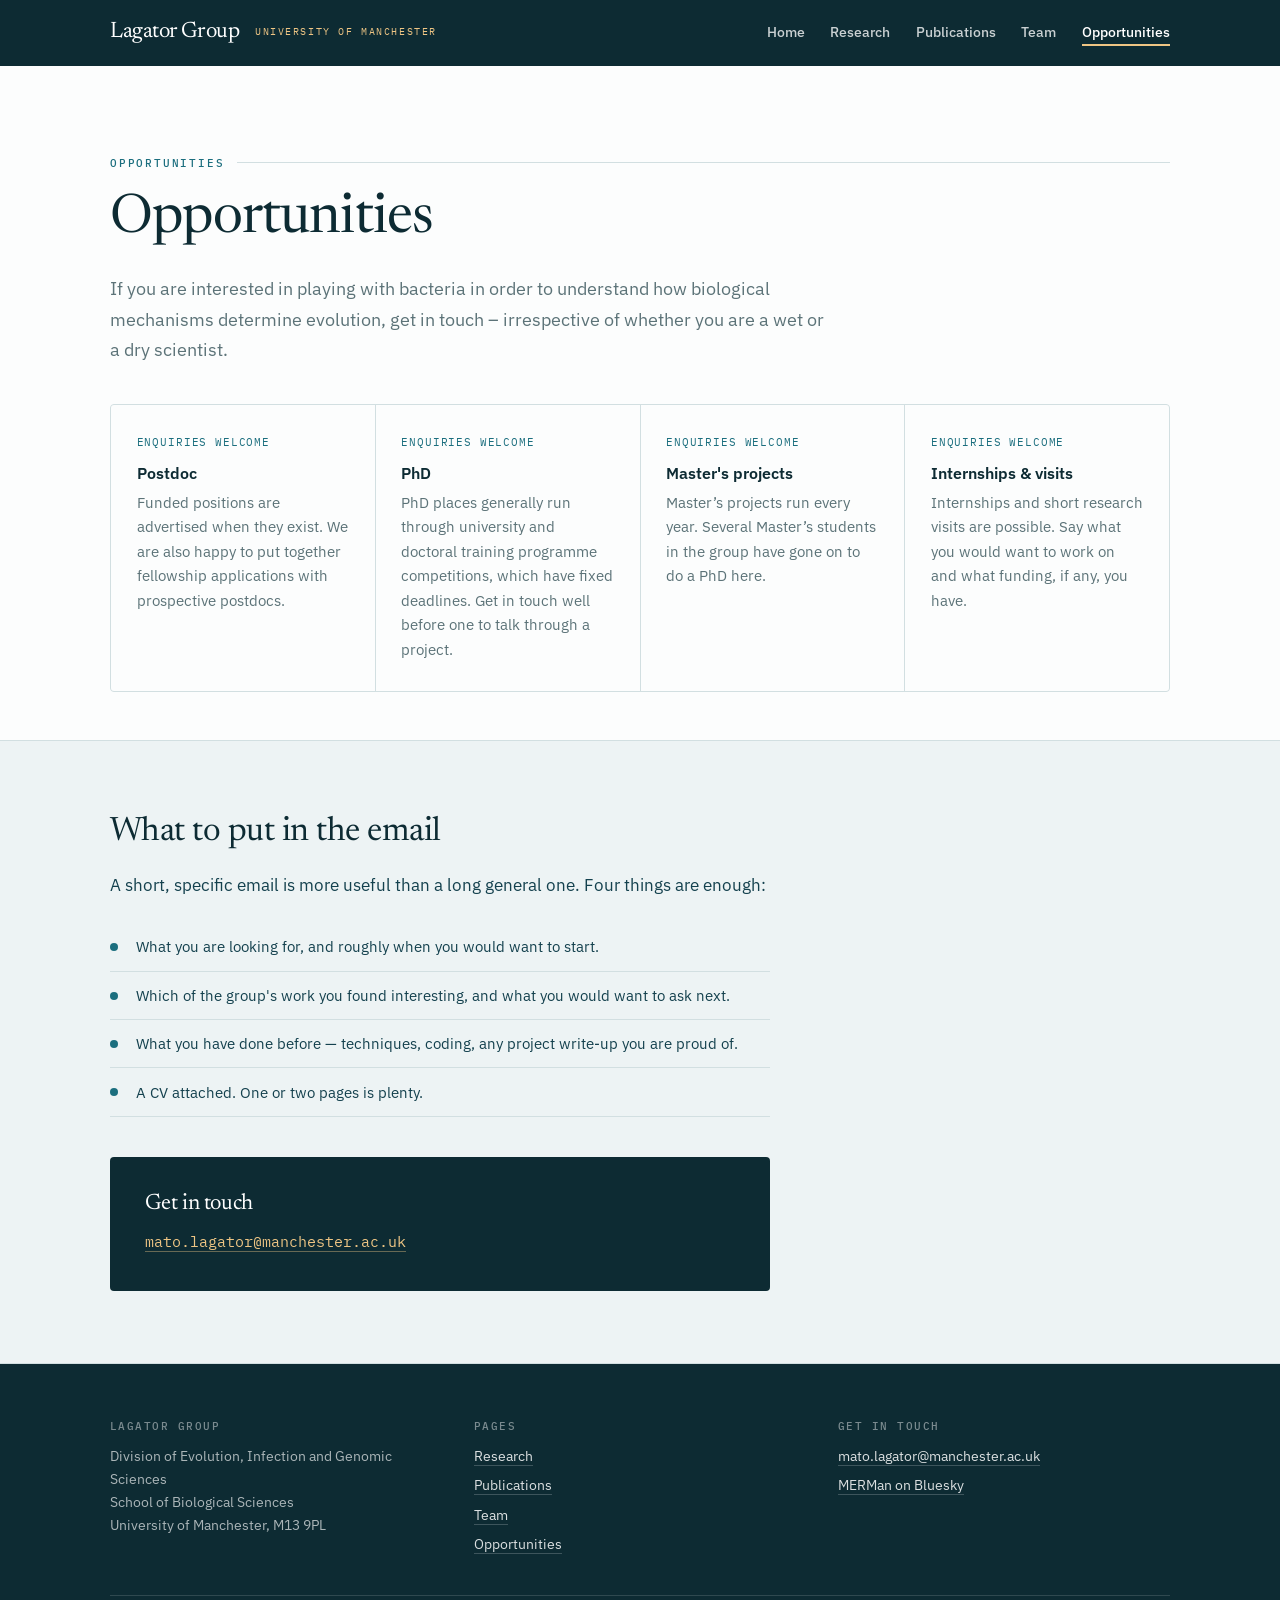
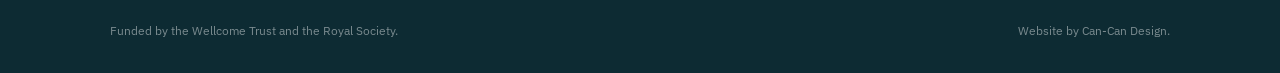
==== opportunities.html @ 4b93f3de "Initial commit of the Lagator Group website Five static pages (home, research, publications, team, o" ====
<!DOCTYPE html>
<html lang="en">
<head>
    <meta charset="UTF-8">
    <meta name="viewport" content="width=device-width, initial-scale=1.0">
    <title>Opportunities | Lagator Group</title>
    <meta name="description" content="PhD, postdoc, Masters and internship opportunities in the Lagator Group, University of Manchester.">
    <link rel="stylesheet" href="styles.css">
    <link rel="preconnect" href="https://fonts.googleapis.com">
    <link rel="preconnect" href="https://fonts.gstatic.com" crossorigin>
    <link href="https://fonts.googleapis.com/css2?family=IBM+Plex+Mono:wght@400;500&amp;family=IBM+Plex+Sans:wght@400;500;600&amp;family=Newsreader:ital,opsz,wght@0,6..72,300..500;1,6..72,300..400&amp;display=swap" rel="stylesheet">
</head>
<body>
    <a class="skip-link" href="#main">Skip to content</a>

    <header class="masthead">
        <div class="wrap">
            <a href="index.html" class="wordmark">Lagator Group <span>University of Manchester</span></a>
            <nav aria-label="Main">
                <ul>
                    <li><a href="index.html">Home</a></li>
                    <li><a href="research.html">Research</a></li>
                    <li><a href="publications.html">Publications</a></li>
                    <li><a href="team.html">Team</a></li>
                    <li><a href="opportunities.html" aria-current="page">Opportunities</a></li>
                </ul>
            </nav>
        </div>
    </header>

    <main id="main">

        <section class="page-head">
            <div class="wrap">
                <p class="eyebrow">Opportunities</p>
                <h1>Opportunities</h1>
                <p class="lede">If you are interested in playing with bacteria in order to understand how biological mechanisms determine evolution, get in touch &ndash; irrespective of whether you are a wet or a dry scientist.</p>

                <div class="routes">

                    <article class="route">
                        <p class="status">Enquiries welcome</p>
                        <h3>Postdoc</h3>
                        <p>Funded positions are advertised when they exist. We are also happy to put together fellowship applications with prospective postdocs.</p>
                    </article>

                    <article class="route">
                        <p class="status">Enquiries welcome</p>
                        <h3>PhD</h3>
                        <p>PhD places generally run through university and doctoral training programme competitions, which have fixed deadlines. Get in touch well before one to talk through a project.</p>
                    </article>

                    <article class="route">
                        <p class="status">Enquiries welcome</p>
                        <h3>Master's projects</h3>
                        <p>Master&rsquo;s projects run every year. Several Master&rsquo;s students in the group have gone on to do a PhD here.</p>
                    </article>

                    <article class="route">
                        <p class="status">Enquiries welcome</p>
                        <h3>Internships &amp; visits</h3>
                        <p>Internships and short research visits are possible. Say what you would want to work on and what funding, if any, you have.</p>
                    </article>
                </div>
            </div>
        </section>

        <section class="band band--tint">
            <div class="wrap">
                <h2>What to put in the email</h2>
                <p class="measure">A short, specific email is more useful than a long general one. Four things are enough:</p>
                <ul class="checklist">
                    <li>What you are looking for, and roughly when you would want to start.</li>
                    <li>Which of the group's work you found interesting, and what you would want to ask next.</li>
                    <li>What you have done before — techniques, coding, any project write-up you are proud of.</li>
                    <li>A CV attached. One or two pages is plenty.</li>
                </ul>

                <div class="contact-card">
                    <h3>Get in touch</h3>
                    <p><a href="mailto:mato.lagator@manchester.ac.uk">mato.lagator@manchester.ac.uk</a></p>
                </div>
            </div>
        </section>

    </main>

    <footer>
        <div class="wrap">
            <div class="foot-grid">
                <div>
                    <h4>Lagator Group</h4>
                    <p>Division of Evolution, Infection and Genomic Sciences<br>
                    School of Biological Sciences<br>
                    University of Manchester, M13 9PL</p>
                </div>
                <div>
                    <h4>Pages</h4>
                    <ul>
                        <li><a href="research.html">Research</a></li>
                        <li><a href="publications.html">Publications</a></li>
                        <li><a href="team.html">Team</a></li>
                        <li><a href="opportunities.html">Opportunities</a></li>
                    </ul>
                </div>
                <div>
                    <h4>Get in touch</h4>
                    <ul>
                        <li><a href="mailto:mato.lagator@manchester.ac.uk">mato.lagator@manchester.ac.uk</a></li>
                        <li><a href="https://bsky.app/profile/mermanchester.bsky.social" target="_blank" rel="noopener noreferrer">MERMan on Bluesky</a></li>
                    </ul>
                </div>
            </div>
            <div class="colophon">
                <span>Funded by the Wellcome Trust and the Royal Society.</span>
                <span>Website by Can-Can Design.</span>
            </div>
        </div>
    </footer>
</body>
</html>
---- styles.css ----
/* ==========================================================================
   Lagator Group — stylesheet
   Direction: clean academic minimal, deep teal / ink navy.
   Type: Newsreader (display) · IBM Plex Sans (body) · IBM Plex Mono (data)
   Role colours are lifted from the group's own Gantt chart palette so the
   website and the group-history figure speak the same visual language.
   ========================================================================== */

/* --- Tokens --------------------------------------------------------------- */

:root {
    /* Core palette */
    --ink:        #0D2B33;   /* deepest teal-navy: headers, display type */
    --ink-soft:   #14414E;   /* secondary dark */
    --teal:       #1B6E7E;   /* links, accents */
    --teal-lift:  #2E9AAB;   /* hover, highlights */
    --paper:      #FCFDFD;   /* page background */
    --mist:       #EDF3F4;   /* alternating bands, cards */
    --rule:       #D2DFE1;   /* hairlines */
    --muted:      #5C7378;   /* secondary text */

    /* Role colours — from lagator_gantt.R */
    --role-pi:        #0D2B33;
    --role-postdoc:   #EEC584;
    --role-technician:#E3A08B;
    --role-phd:       #1B6E7E;
    --role-masters:   #8CC0C8;

    /* Type */
    --display: "Newsreader", Georgia, "Times New Roman", serif;
    --body:    "IBM Plex Sans", -apple-system, BlinkMacSystemFont, "Segoe UI", sans-serif;
    --mono:    "IBM Plex Mono", ui-monospace, "SF Mono", Menlo, monospace;

    /* Measure & rhythm */
    --w-page: 1140px;
    --w-text: 66ch;
    --pad:    clamp(1.25rem, 4vw, 2.5rem);
    --gap:    clamp(2.5rem, 6vw, 4.5rem);
}

*, *::before, *::after { box-sizing: border-box; }

/* --- Base ----------------------------------------------------------------- */

body {
    margin: 0;
    background: var(--paper);
    color: var(--ink-soft);
    font-family: var(--body);
    font-size: 1.0625rem;
    line-height: 1.65;
    -webkit-font-smoothing: antialiased;
}

h1, h2, h3, h4 {
    font-family: var(--display);
    color: var(--ink);
    font-weight: 400;
    line-height: 1.15;
    letter-spacing: -0.015em;
    margin: 0;
}

p { margin: 0 0 1.1em; }
p:last-child { margin-bottom: 0; }

a {
    color: var(--teal);
    text-decoration: none;
    border-bottom: 1px solid color-mix(in srgb, var(--teal) 35%, transparent);
    transition: color .18s ease, border-color .18s ease;
}

a:hover {
    color: var(--teal-lift);
    border-bottom-color: var(--teal-lift);
}

img { max-width: 100%; display: block; }

:focus-visible {
    outline: 2px solid var(--teal-lift);
    outline-offset: 3px;
    border-radius: 2px;
}

.skip-link {
    position: absolute;
    left: -9999px;
    top: 0;
    background: var(--ink);
    color: #fff;
    padding: .65rem 1rem;
    z-index: 100;
    border: 0;
}

.skip-link:focus {
    left: 0;
}

/* --- Shared layout helpers ------------------------------------------------ */

.wrap {
    max-width: var(--w-page);
    margin: 0 auto;
    padding-left: var(--pad);
    padding-right: var(--pad);
}

.measure { max-width: var(--w-text); }

/* Small uppercase mono label used to name each block of content. */
.eyebrow {
    font-family: var(--mono);
    font-size: .7rem;
    font-weight: 500;
    letter-spacing: .16em;
    text-transform: uppercase;
    color: var(--teal);
    margin: 0 0 1rem;
    display: flex;
    align-items: center;
    gap: .8rem;
}

.eyebrow::after {
    content: "";
    flex: 1;
    height: 1px;
    background: var(--rule);
}

/* --- Header --------------------------------------------------------------- */

.masthead {
    background: var(--ink);
    color: #fff;
    position: sticky;
    top: 0;
    z-index: 50;
}

.masthead .wrap {
    display: flex;
    flex-wrap: wrap;
    align-items: baseline;
    justify-content: space-between;
    gap: .5rem 2rem;
    padding-top: .9rem;
    padding-bottom: .9rem;
}

.wordmark {
    font-family: var(--display);
    font-size: 1.4rem;
    letter-spacing: -0.02em;
    color: #fff;
    border: 0;
    white-space: nowrap;
}

.wordmark:hover { color: #fff; }

.wordmark span {
    font-family: var(--mono);
    font-size: .62rem;
    letter-spacing: .16em;
    text-transform: uppercase;
    color: var(--role-postdoc);
    margin-left: .7rem;
    vertical-align: 2px;
}

.masthead nav ul {
    display: flex;
    flex-wrap: wrap;
    gap: 1.6rem;
    list-style: none;
    margin: 0;
    padding: 0;
}

.masthead nav a {
    color: rgba(255,255,255,.78);
    font-size: .875rem;
    font-weight: 500;
    border: 0;
    padding-bottom: 3px;
    border-bottom: 2px solid transparent;
}

.masthead nav a:hover { color: #fff; }

.masthead nav a[aria-current="page"] {
    color: #fff;
    border-bottom-color: var(--role-postdoc);
}

/* --- Page head ------------------------------------------------------------ */

.page-head {
    padding: clamp(3rem, 8vw, 5.5rem) 0 clamp(2rem, 5vw, 3rem);
    border-bottom: 1px solid var(--rule);
}

.page-head h1 {
    font-size: clamp(2.3rem, 5.5vw, 3.4rem);
    max-width: 18ch;
}

.page-head .lede {
    font-size: 1.15rem;
    color: var(--muted);
    max-width: var(--w-text);
    margin-top: 1.4rem;
}

/* --- Sections ------------------------------------------------------------- */

.band {
    padding: var(--gap) 0;
    border-bottom: 1px solid var(--rule);
}

.band--tint { background: var(--mist); }

.band > .wrap > h2 {
    font-size: clamp(1.6rem, 3.2vw, 2.1rem);
    max-width: 20ch;
    margin-bottom: 1.2rem;
}

/* Two-column: sticky label rail on the left, prose on the right. */
.split {
    display: grid;
    grid-template-columns: minmax(0, 15rem) minmax(0, 1fr);
    gap: clamp(1.5rem, 5vw, 4rem);
    align-items: start;
}

.split__rail { position: sticky; top: 5.5rem; }

.split__rail h2 {
    font-size: clamp(1.5rem, 2.6vw, 1.9rem);
    margin-bottom: .8rem;
}

.split__rail .portrait {
    width: 100%;
    max-width: 13rem;
    aspect-ratio: 4 / 5;
    object-fit: cover;
    border-radius: 3px;
    margin-top: 1.2rem;
    filter: grayscale(.15);
}

/* Landscape images in the rail are shown whole rather than cropped to 4:5. */
.split__rail .portrait--wide {
    max-width: 15rem;
    aspect-ratio: auto;
    object-fit: contain;
}

/* Logos keep their full shape and colour, unlike photo portraits. */
.split__rail .portrait--logo {
    max-width: 15rem;
    aspect-ratio: auto;
    object-fit: contain;
    filter: none;
    margin-top: 0;
}

.split__rail .caption {
    font-family: var(--mono);
    font-size: .7rem;
    color: var(--muted);
    margin-top: .6rem;
    max-width: 13rem;
    line-height: 1.5;
}

.split__body > p { max-width: var(--w-text); }

/* --- Home: the promoter strip (signature element) ------------------------- */

.hero {
    padding: clamp(3.5rem, 9vw, 6rem) 0 clamp(2.5rem, 6vw, 4rem);
    border-bottom: 1px solid var(--rule);
}

.hero h1 {
    font-size: clamp(2.4rem, 6vw, 4rem);
    max-width: 22ch;
    margin-bottom: 1.5rem;
}

.hero h1 em {
    font-style: italic;
    color: var(--teal);
}

.hero .lede {
    font-size: 1.2rem;
    color: var(--muted);
    max-width: 54ch;
}

.promoter {
    margin-top: clamp(2.5rem, 6vw, 4rem);
    padding: 1.6rem clamp(1rem, 3vw, 2rem) 1.4rem;
    background: var(--ink);
    border-radius: 4px;
    overflow: hidden;
}

.promoter__seq,
.promoter__ticks {
    display: grid;
    grid-template-columns: repeat(40, 1fr);
    gap: 0;
}

.promoter__seq b {
    font-family: var(--mono);
    font-weight: 400;
    font-size: clamp(.62rem, 1.7vw, .95rem);
    text-align: center;
    color: rgba(255,255,255,.42);
    padding: .35rem 0;
    transition: color .35s ease, background-color .35s ease;
}

.promoter__seq b.in-box {
    background: rgba(255,255,255,.07);
    color: rgba(255,255,255,.85);
}

.promoter__seq b.flash {
    color: var(--ink);
    background: var(--role-postdoc);
}

.promoter__ticks {
    margin-top: .35rem;
    font-family: var(--mono);
    font-size: .62rem;
    letter-spacing: .1em;
    color: rgba(255,255,255,.5);
}

.promoter__ticks span { text-align: center; }

.promoter__read {
    display: flex;
    align-items: center;
    gap: 1rem;
    margin-top: 1.4rem;
    font-family: var(--mono);
    font-size: .68rem;
    letter-spacing: .1em;
    text-transform: uppercase;
    color: rgba(255,255,255,.5);
}

.promoter__bar {
    flex: 1;
    height: 3px;
    background: rgba(255,255,255,.12);
    border-radius: 2px;
    overflow: hidden;
}

.promoter__bar i {
    display: block;
    height: 100%;
    width: 62%;
    background: var(--teal-lift);
    transition: width 1.1s cubic-bezier(.4, 0, .2, 1);
}

.promoter__note {
    font-family: var(--mono);
    font-size: .7rem;
    line-height: 1.6;
    color: var(--muted);
    margin-top: .9rem;
    max-width: 60ch;
}

/* --- Research: topics ----------------------------------------------------- */

.topics {
    display: grid;
    grid-template-columns: repeat(auto-fit, minmax(16rem, 1fr));
    gap: 1px;
    background: var(--rule);
    border: 1px solid var(--rule);
    border-radius: 4px;
    overflow: hidden;
    margin-top: 2.5rem;
}

.topic {
    background: var(--paper);
    padding: 1.8rem 1.6rem 2rem;
}

.topic h3 {
    font-family: var(--body);
    font-size: 1.05rem;
    font-weight: 600;
    letter-spacing: 0;
    margin-bottom: .6rem;
}

.topic p {
    font-size: .95rem;
    color: var(--muted);
}

.topic .methods {
    font-family: var(--mono);
    font-size: .66rem;
    letter-spacing: .06em;
    text-transform: uppercase;
    color: var(--teal);
    margin-top: 1rem;
    padding-top: .8rem;
    border-top: 1px solid var(--rule);
    line-height: 1.7;
}

/* Approach — a genuine sequence, so the numbering carries meaning. */
.steps {
    display: grid;
    grid-template-columns: repeat(auto-fit, minmax(15rem, 1fr));
    gap: clamp(1.5rem, 4vw, 3rem);
    margin-top: 2.5rem;
    counter-reset: step;
}

.step { counter-increment: step; }

.step::before {
    content: "0" counter(step);
    display: block;
    font-family: var(--mono);
    font-size: .72rem;
    letter-spacing: .12em;
    color: var(--teal);
    padding-bottom: .7rem;
    margin-bottom: .9rem;
    border-bottom: 2px solid var(--ink);
}

.step h3 {
    font-size: 1.3rem;
    margin-bottom: .5rem;
}

.step p { font-size: .95rem; color: var(--muted); }

/* --- Publications --------------------------------------------------------- */

.timeline { margin-top: 2.5rem; }

.year-group {
    display: grid;
    grid-template-columns: minmax(0, 7rem) minmax(0, 1fr);
    gap: clamp(1rem, 4vw, 3rem);
    padding: 2rem 0;
    border-top: 1px solid var(--rule);
}

.year-group:last-child { border-bottom: 1px solid var(--rule); }

.year-group > .year {
    font-family: var(--mono);
    font-size: 1.1rem;
    font-weight: 500;
    color: var(--ink);
    position: sticky;
    top: 5.5rem;
    align-self: start;
}

.paper { margin-bottom: 2rem; }
.paper:last-child { margin-bottom: 0; }

.paper h3 {
    font-size: 1.25rem;
    line-height: 1.3;
    margin-bottom: .5rem;
    max-width: 46ch;
}

.paper h3 a { border-bottom-color: transparent; }
.paper h3 a:hover { border-bottom-color: var(--teal-lift); }

.paper .authors {
    font-size: .92rem;
    color: var(--ink-soft);
    margin-bottom: .4rem;
    max-width: var(--w-text);
}

.paper .authors b { font-weight: 600; }

.paper .summary {
    font-size: .95rem;
    color: var(--muted);
    max-width: var(--w-text);
}

.paper .venue {
    font-family: var(--mono);
    font-size: .68rem;
    letter-spacing: .06em;
    text-transform: uppercase;
    color: var(--teal);
    margin-bottom: .5rem;
}

/* Research areas — each area carries its own list of open questions. */
.topics--areas { grid-template-columns: repeat(auto-fit, minmax(19rem, 1fr)); }

.topic ul {
    list-style: none;
    margin: 1rem 0 0;
    padding: 0;
}

.topic li {
    font-size: .93rem;
    color: var(--muted);
    padding: .5rem 0 .5rem 1.1rem;
    border-top: 1px solid var(--rule);
    position: relative;
}

.topic li::before {
    content: "";
    position: absolute;
    left: 0;
    top: 1.15rem;
    width: 5px;
    height: 5px;
    border-radius: 50%;
    background: var(--teal);
}

/* Collapsed abstracts on the publications page. */
.paper details {
    margin-top: .8rem;
    max-width: var(--w-text);
}

.paper summary {
    font-family: var(--mono);
    font-size: .68rem;
    letter-spacing: .1em;
    text-transform: uppercase;
    color: var(--teal);
    cursor: pointer;
    list-style: none;
    display: inline-flex;
    align-items: center;
    gap: .45rem;
}

.paper summary::-webkit-details-marker { display: none; }
.paper summary::before { content: "+"; font-size: .95rem; line-height: 1; }
.paper details[open] summary::before { content: "\2212"; }

.paper details p {
    font-size: .93rem;
    color: var(--muted);
    margin: .7rem 0 0;
    padding-left: 1rem;
    border-left: 2px solid var(--rule);
}

/* --- Team ----------------------------------------------------------------- */

.people {
    display: grid;
    grid-template-columns: repeat(auto-fill, minmax(14rem, 1fr));
    gap: clamp(1.5rem, 3vw, 2.4rem);
    margin-top: 2.5rem;
}

.person__photo {
    width: 100%;
    aspect-ratio: 4 / 5;
    object-fit: cover;
    border-radius: 3px;
    background: var(--mist);
    filter: grayscale(.15);
    transition: filter .3s ease;
}

.person:hover .person__photo { filter: grayscale(0); }

/* Shown in place of a missing photograph. */
.person__fallback {
    width: 100%;
    aspect-ratio: 4 / 5;
    border-radius: 3px;
    background: var(--mist);
    display: flex;
    align-items: center;
    justify-content: center;
    font-family: var(--display);
    font-size: 2rem;
    color: var(--rule);
    border: 1px solid var(--rule);
}

.person h3 {
    font-family: var(--body);
    font-size: 1rem;
    font-weight: 600;
    letter-spacing: 0;
    margin: .9rem 0 .35rem;
}

.person .role {
    display: flex;
    align-items: center;
    gap: .45rem;
    font-family: var(--mono);
    font-size: .66rem;
    letter-spacing: .08em;
    text-transform: uppercase;
    color: var(--muted);
    margin-bottom: .6rem;
}

.person .bio { font-size: .9rem; color: var(--muted); }

.person .bio i { font-style: italic; }

/* Role dot — same colours as the group-history chart. */
.dot {
    width: 8px;
    height: 8px;
    border-radius: 50%;
    flex: 0 0 auto;
    background: var(--rule);
}

.dot--pi         { background: var(--role-pi); }
.dot--postdoc    { background: var(--role-postdoc); }
.dot--technician { background: var(--role-technician); }
.dot--phd        { background: var(--role-phd); }
.dot--masters    { background: var(--role-masters); }

.key {
    display: flex;
    flex-wrap: wrap;
    gap: .35rem 1.4rem;
    list-style: none;
    padding: 0;
    margin: 1.5rem 0 0;
    font-family: var(--mono);
    font-size: .68rem;
    letter-spacing: .08em;
    text-transform: uppercase;
    color: var(--muted);
}

.key li { display: flex; align-items: center; gap: .45rem; }

/* Alumni */
.alumni {
    width: 100%;
    border-collapse: collapse;
    margin-top: 2rem;
    font-size: .92rem;
}

.alumni caption {
    text-align: left;
    font-family: var(--mono);
    font-size: .68rem;
    letter-spacing: .1em;
    text-transform: uppercase;
    color: var(--muted);
    padding-bottom: .8rem;
}

.alumni th {
    text-align: left;
    font-family: var(--mono);
    font-size: .66rem;
    font-weight: 500;
    letter-spacing: .1em;
    text-transform: uppercase;
    color: var(--muted);
    padding: 0 1rem .6rem 0;
    border-bottom: 1px solid var(--ink);
}

.alumni td {
    padding: .7rem 1rem .7rem 0;
    border-bottom: 1px solid var(--rule);
    vertical-align: baseline;
}

.alumni td:first-child { color: var(--ink); font-weight: 500; }

.alumni .td-role { display: flex; align-items: center; gap: .5rem; }

.alumni .td-years {
    font-family: var(--mono);
    font-size: .82rem;
    color: var(--muted);
    white-space: nowrap;
}

/* Group history figure */
.gantt-img {
    width: 100%;
    height: auto;
    margin-top: 2rem;
    border: 1px solid var(--rule);
    border-radius: 4px;
    background: #fff;
}

/* --- Opportunities -------------------------------------------------------- */

.routes {
    display: grid;
    grid-template-columns: repeat(auto-fit, minmax(15rem, 1fr));
    gap: 1px;
    background: var(--rule);
    border: 1px solid var(--rule);
    border-radius: 4px;
    overflow: hidden;
    margin-top: 2.5rem;
}

.route {
    background: var(--paper);
    padding: 1.8rem 1.6rem;
}

.route h3 {
    font-family: var(--body);
    font-size: 1rem;
    font-weight: 600;
    letter-spacing: 0;
    margin-bottom: .5rem;
}

.route p { font-size: .93rem; color: var(--muted); }

.route .status {
    font-family: var(--mono);
    font-size: .66rem;
    letter-spacing: .08em;
    text-transform: uppercase;
    color: var(--teal);
    margin-bottom: .8rem;
}

.checklist {
    margin: 1.5rem 0 0;
    padding: 0;
    list-style: none;
    max-width: var(--w-text);
}

.checklist li {
    padding: .7rem 0 .7rem 1.6rem;
    border-bottom: 1px solid var(--rule);
    font-size: .95rem;
    position: relative;
}

.checklist li::before {
    content: "";
    position: absolute;
    left: 0;
    top: 1.25rem;
    width: 8px;
    height: 8px;
    border-radius: 50%;
    background: var(--teal);
}

.contact-card {
    margin-top: 2.5rem;
    padding: clamp(1.5rem, 4vw, 2.2rem);
    background: var(--ink);
    color: rgba(255,255,255,.8);
    border-radius: 4px;
    max-width: var(--w-text);
}

.contact-card h3 {
    color: #fff;
    font-size: 1.4rem;
    margin-bottom: .6rem;
}

.contact-card a {
    color: var(--role-postdoc);
    border-bottom-color: color-mix(in srgb, var(--role-postdoc) 40%, transparent);
    font-family: var(--mono);
    font-size: .95rem;
}

.contact-card a:hover {
    color: #fff;
    border-bottom-color: #fff;
}

/* --- Footer --------------------------------------------------------------- */

footer {
    background: var(--ink);
    color: rgba(255,255,255,.65);
    padding: clamp(2.5rem, 5vw, 3.5rem) 0 2rem;
    font-size: .88rem;
}

footer .foot-grid {
    display: grid;
    grid-template-columns: repeat(auto-fit, minmax(13rem, 1fr));
    gap: 2rem;
    padding-bottom: 2rem;
    border-bottom: 1px solid rgba(255,255,255,.14);
}

footer h4 {
    font-family: var(--mono);
    font-size: .66rem;
    font-weight: 500;
    letter-spacing: .14em;
    text-transform: uppercase;
    color: rgba(255,255,255,.45);
    margin-bottom: .8rem;
}

footer a {
    color: rgba(255,255,255,.85);
    border-bottom-color: rgba(255,255,255,.2);
}

footer a:hover { color: #fff; border-bottom-color: #fff; }

footer ul { list-style: none; margin: 0; padding: 0; }
footer li { margin-bottom: .4rem; }

footer .colophon {
    padding-top: 1.5rem;
    font-size: .78rem;
    color: rgba(255,255,255,.45);
    display: flex;
    flex-wrap: wrap;
    gap: .5rem 1.5rem;
    justify-content: space-between;
}

/* --- Responsive ----------------------------------------------------------- */

@media (max-width: 760px) {
    .split { grid-template-columns: 1fr; }
    .split__rail { position: static; }
    .split__rail .portrait { max-width: 9rem; margin-top: 0; margin-bottom: 1rem; }
    .year-group { grid-template-columns: 1fr; gap: .8rem; }
    .year-group > .year { position: static; }
    .masthead .wrap { padding-top: .7rem; padding-bottom: .7rem; }
    .masthead nav ul { gap: 1.1rem; }
    .alumni { font-size: .85rem; }
}

@media (max-width: 460px) {
    .people { grid-template-columns: repeat(2, 1fr); gap: 1.2rem; }
    .person .bio { display: none; }
}

/* --- Motion preferences --------------------------------------------------- */

@media (prefers-reduced-motion: reduce) {
    *, *::before, *::after {
        animation-duration: .01ms !important;
        transition-duration: .01ms !important;
    }
}

/* --- Print ---------------------------------------------------------------- */

@media print {
    .masthead, .promoter, footer { display: none; }
    body { color: #000; }
}

/* --- Research: stacked areas with figures --------------------------------- */

.areas { margin-top: 0; }

.area {
    display: grid;
    grid-template-columns: minmax(0, 1fr) minmax(0, 22rem);
    gap: clamp(1.5rem, 5vw, 4rem);
    align-items: start;
    padding: 2.2rem 0;
    border-top: 1px solid var(--rule);
}

.area:last-child { border-bottom: 1px solid var(--rule); }

/* The page head already draws a rule above the first area. */
.area:first-child { border-top: 0; padding-top: 0; }

.area--text { grid-template-columns: minmax(0, 1fr); }
.area--text .area__text { max-width: var(--w-text); }

.area h3 {
    font-size: clamp(1.3rem, 2.4vw, 1.6rem);
    margin-bottom: .4rem;
}

/* Reuse the topic bullet style inside each area. */
.area ul { list-style: none; margin: 1rem 0 0; padding: 0; }

.area li {
    font-size: .98rem;
    color: var(--muted);
    padding: .55rem 0 .55rem 1.1rem;
    border-top: 1px solid var(--rule);
    position: relative;
}

.area li::before {
    content: "";
    position: absolute;
    left: 0;
    top: 1.2rem;
    width: 5px;
    height: 5px;
    border-radius: 50%;
    background: var(--teal);
}

.area__fig { margin: 0; }

.area__fig img {
    display: block;
    width: 100%;
    max-height: 20rem;
    object-fit: contain;
    background: #fff;
    border: 1px solid var(--rule);
    border-radius: 3px;
    padding: .8rem;
}

.area__fig figcaption {
    font-family: var(--mono);
    font-size: .7rem;
    line-height: 1.6;
    color: var(--muted);
    margin-top: .6rem;
}

@media (max-width: 760px) {
    .area { grid-template-columns: minmax(0, 1fr); }
}

/* Team: group photo under the page intro. */
.group-photo { margin: 2rem 0 0; }

.group-photo img {
    display: block;
    width: 100%;
    max-height: 32rem;
    object-fit: cover;
    border-radius: 4px;
}

/* --- Research: topic index and per-topic meta ----------------------------- */

.band--index { padding: clamp(1.5rem, 4vw, 2.5rem) 0; background: var(--mist); }

.topic-index ul {
    list-style: none;
    margin: 0;
    padding: 0;
    display: flex;
    flex-wrap: wrap;
    gap: .5rem;
}

.topic-index li a {
    display: inline-block;
    padding: .35rem .8rem;
    font-size: .9rem;
    color: var(--ink);
    background: var(--paper);
    border: 1px solid var(--rule);
    border-radius: 999px;
}

.topic-index li a:hover { border-color: var(--teal); color: var(--teal); }

.topic-index li span {
    font-family: var(--mono);
    font-size: .7rem;
    color: var(--teal);
    margin-right: .2rem;
}

.area { scroll-margin-top: 6rem; }

.area__num {
    font-family: var(--mono);
    font-size: .72rem;
    letter-spacing: .12em;
    color: var(--teal);
    margin-bottom: .3rem;
}

.area__intro {
    font-size: 1.05rem;
    color: var(--ink-soft);
    margin: .6rem 0 0;
    max-width: var(--w-text);
}

.area__meta {
    display: flex;
    flex-wrap: wrap;
    gap: 1rem 2.5rem;
    margin: 1.4rem 0 0;
}

.area__meta dt {
    font-family: var(--mono);
    font-size: .66rem;
    letter-spacing: .1em;
    text-transform: uppercase;
    color: var(--muted);
    margin-bottom: .35rem;
}

.area__meta dd { margin: 0 0 .2rem; font-size: .9rem; }

/* Member cards can be linked as team.html#first-last; clear the sticky header. */
.person { scroll-margin-top: 6rem; }
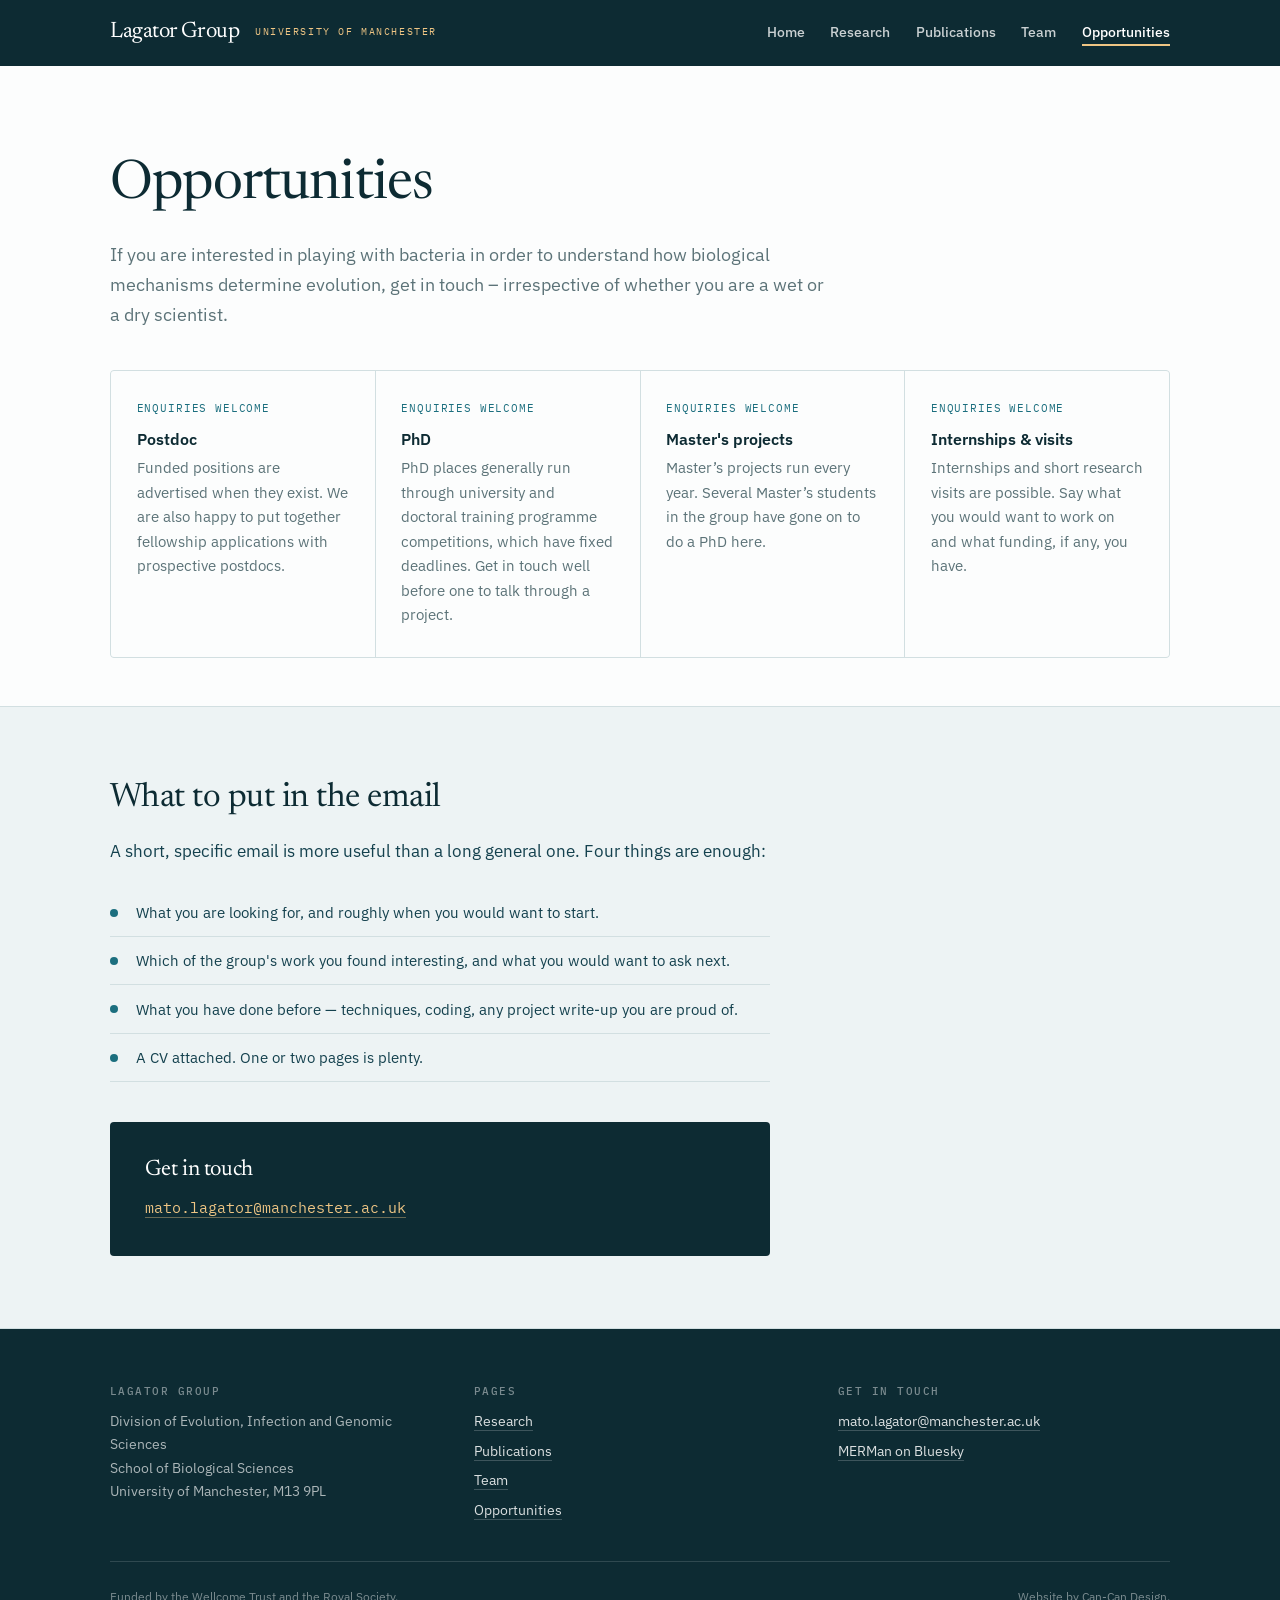
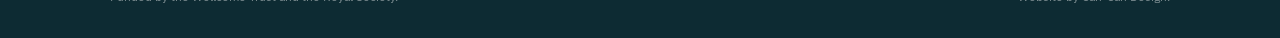
==== commit be4f0c0e: "Move home tagline under the title; drop repeated page labels The home page tagline now sits below th" ====
--- a/opportunities.html
+++ b/opportunities.html
@@ -32,7 +32,6 @@
 
         <section class="page-head">
             <div class="wrap">
-                <p class="eyebrow">Opportunities</p>
                 <h1>Opportunities</h1>
                 <p class="lede">If you are interested in playing with bacteria in order to understand how biological mechanisms determine evolution, get in touch &ndash; irrespective of whether you are a wet or a dry scientist.</p>
 
--- a/styles.css
+++ b/styles.css
@@ -299,6 +299,17 @@
 .hero h1 em {
     font-style: italic;
     color: var(--teal);
+}
+
+/* Home tagline sits under the title: the eyebrow's type, without its rule. */
+.hero .tagline {
+    font-family: var(--mono);
+    font-size: .8rem;
+    font-weight: 500;
+    letter-spacing: .16em;
+    text-transform: uppercase;
+    color: var(--teal);
+    margin: -.4rem 0 1.6rem;
 }
 
 .hero .lede {
